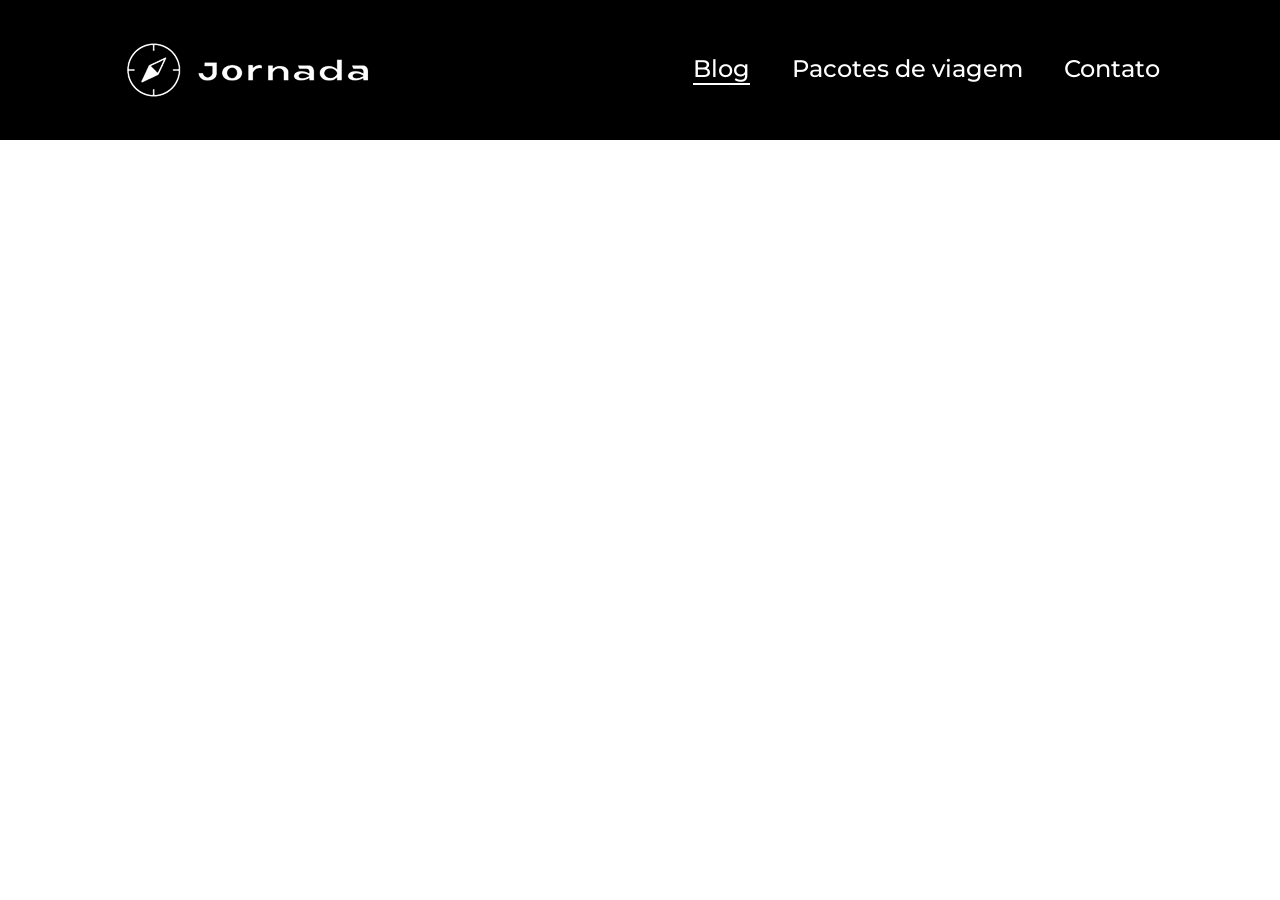
==== journey-blog.html @ d19ece40 "Finaliza o header da pagina de blog" ====
<!doctype html>
<html lang="pt-br">
  <head>
    <meta charset="UTF-8" />
    <meta name="viewport" content="width=device-width, initial-scale=1.0" />
    <link rel="stylesheet" href="css/style.css" />
    <title>Blog da Jornada</title>
  </head>
  <body>
    <header class="main-header">
      <a class="logo" href="index.html" title="voltar para a página inicial">
        <img
          class="img-mobile"
          src="img/Bussola-jornada-branca.png"
          alt="Bussola do logo Jornada Viagens na cor branca"
        />
        <img
          class="img-desktop"
          src="img/Bussola-texto-jornada-branco.png"
          alt="Logo Jornada Viagens na cor branca"
        />
      </a>
      <div class="navigation-menu">
        <label for="menu">
          <img src="img/menu.png" alt="menu" />
        </label>
        <input type="checkbox" id="menu" hidden />
        <!-- o atributo hidden serve para ocultar a caixinha de checkbox do input e mantem apenas a imagem que utilizamos na label -->
        <nav>
          <ul class="list-links">
            <li>
              <a href="journey-blog.html" title="Acessar Blog" aria-current="page"
                >Blog</a
              >
            </li>
            <li>
              <a href="travel-packages.html" title="Acessar Pacotes de Viagens"
                >Pacotes de viagem</a
              >
            </li>
            <li>
              <a href="contato.html" title="Acessar Contato">Contato</a>
            </li>
          </ul>
        </nav>
      </div>
    </header>
  </body>
</html>
---- css/style.css ----
@import url(global.css);
@import url(header.css);
@import url(hero.css);
@import url(offers.css);
@import url(categories.css);
@import url(destinations.css);
@import url(payments.css);
@import url(testimonials.css);
@import url(footer.css);
@import url(bottom-hero.css);
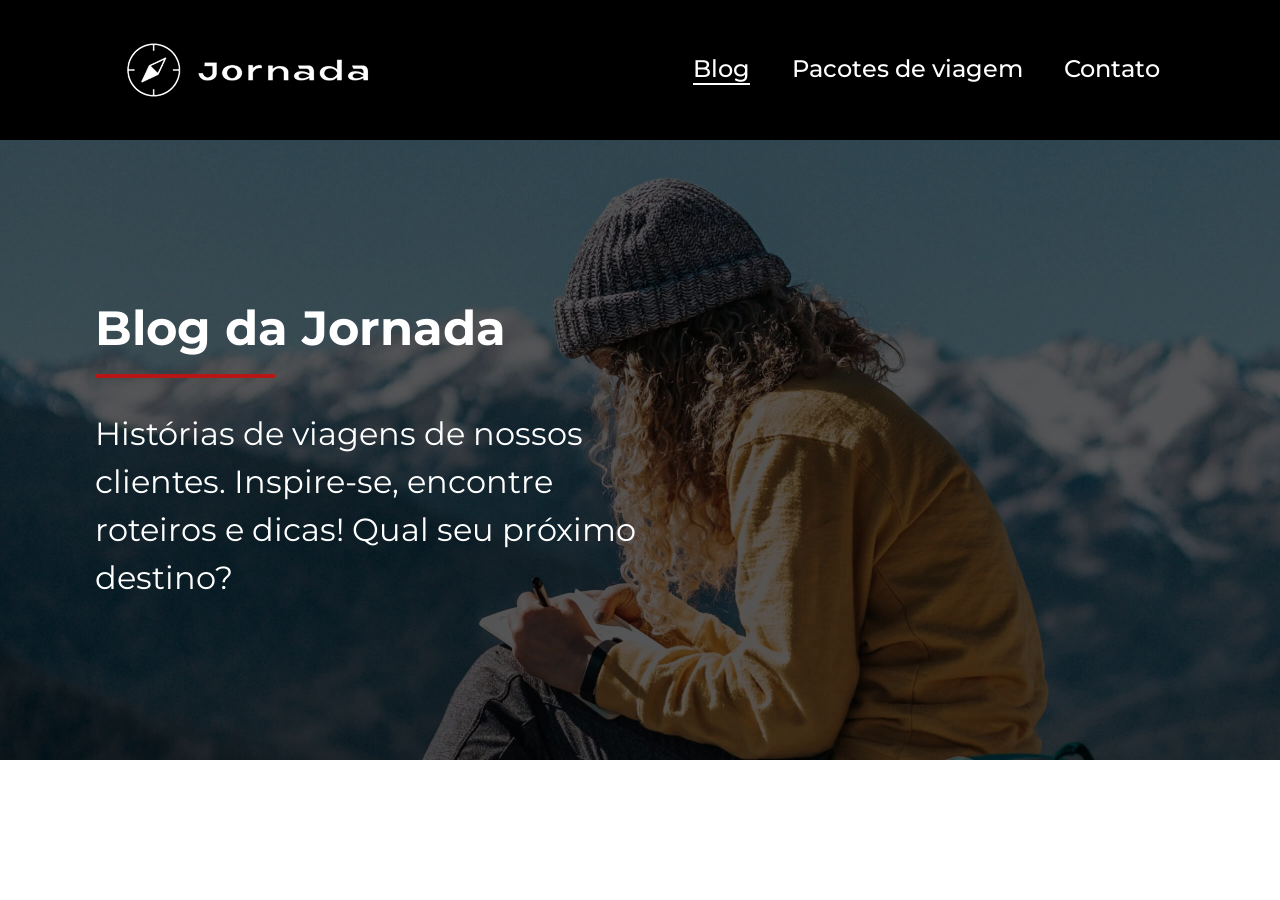
==== commit 477dfbd4: "Finaliza a sessao de hero abaixo do header" ====
--- a/journey-blog.html
+++ b/journey-blog.html
@@ -29,7 +29,10 @@
         <nav>
           <ul class="list-links">
             <li>
-              <a href="journey-blog.html" title="Acessar Blog" aria-current="page"
+              <a
+                href="journey-blog.html"
+                title="Acessar Blog"
+                aria-current="page"
                 >Blog</a
               >
             </li>
@@ -45,5 +48,17 @@
         </nav>
       </div>
     </header>
+    <section class="hero journey-blog">
+      <div class="hero-img">
+        <div class="hero-content">
+          <h1>Blog da Jornada</h1>
+          <hr />
+          <p>
+            Histórias de viagens de nossos clientes. Inspire-se, encontre
+            roteiros e dicas! Qual seu próximo destino?
+          </p>
+        </div>
+      </div>
+    </section>
   </body>
 </html>
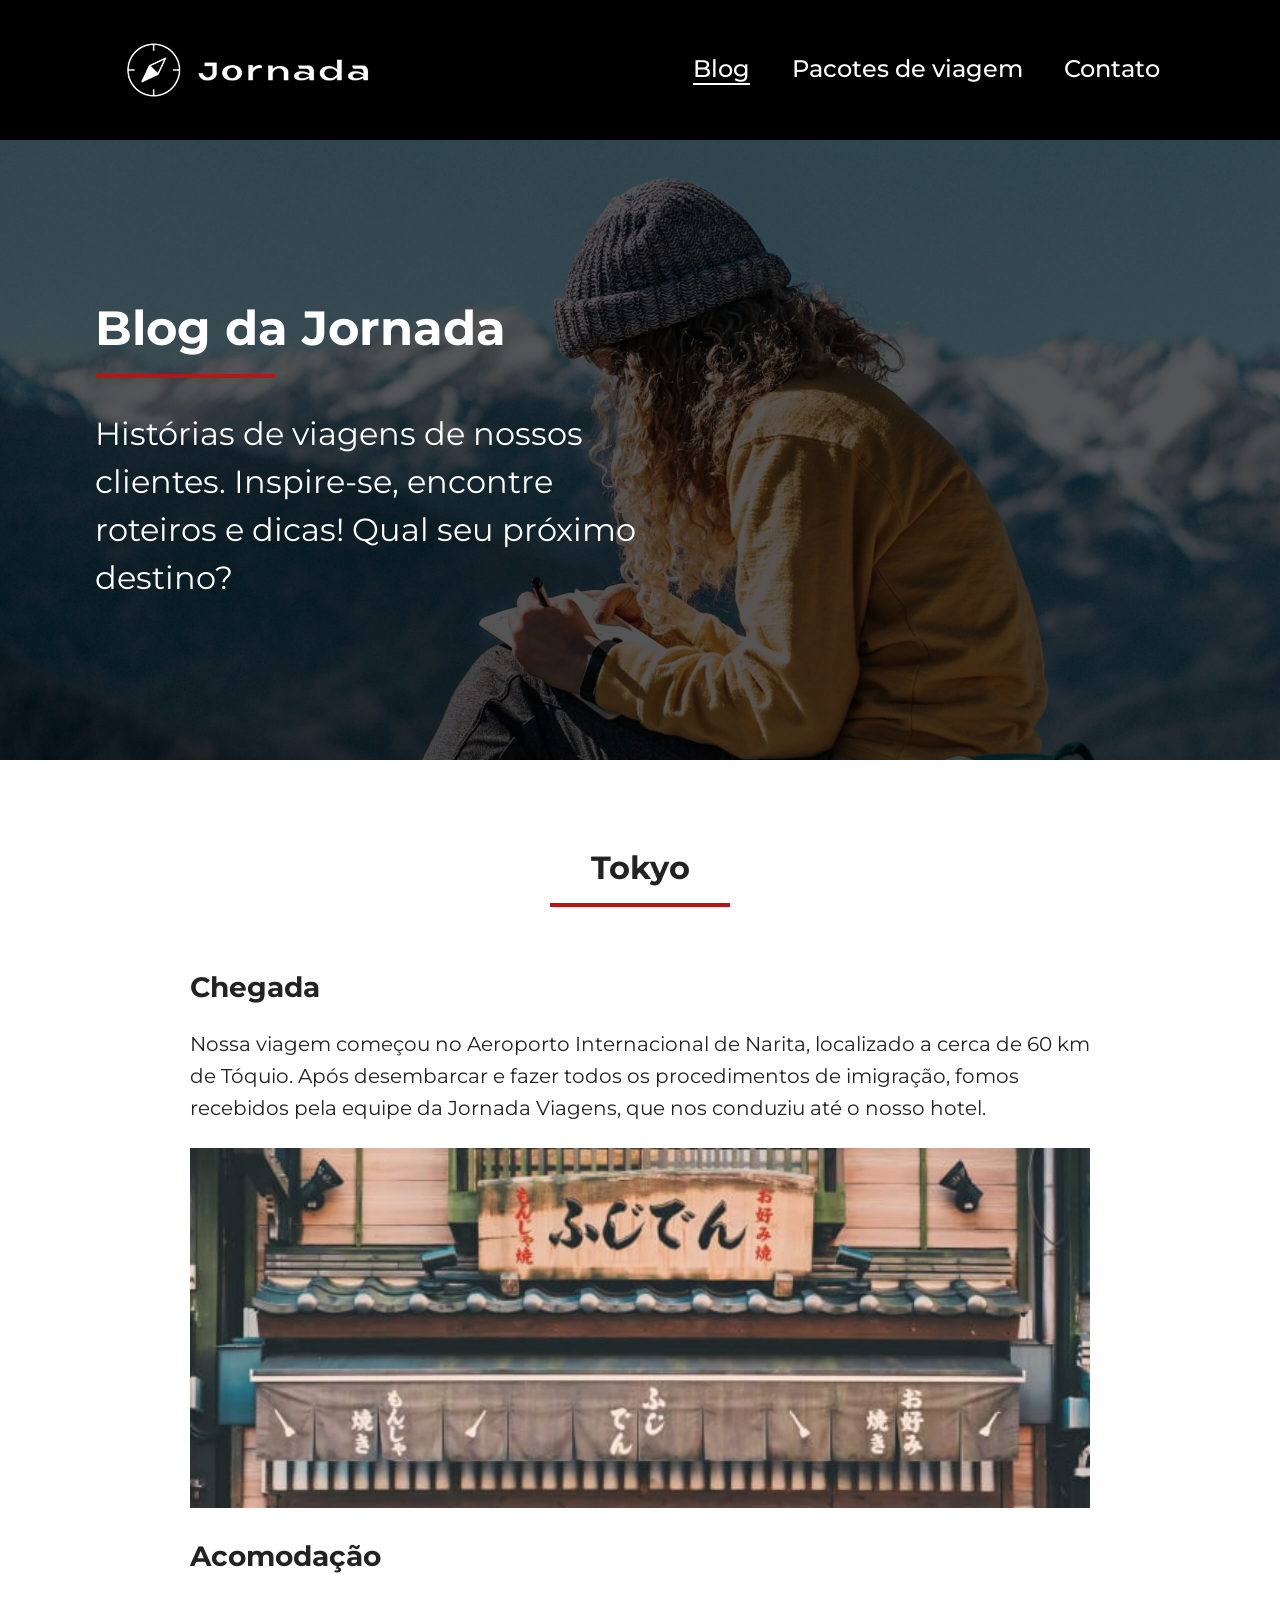
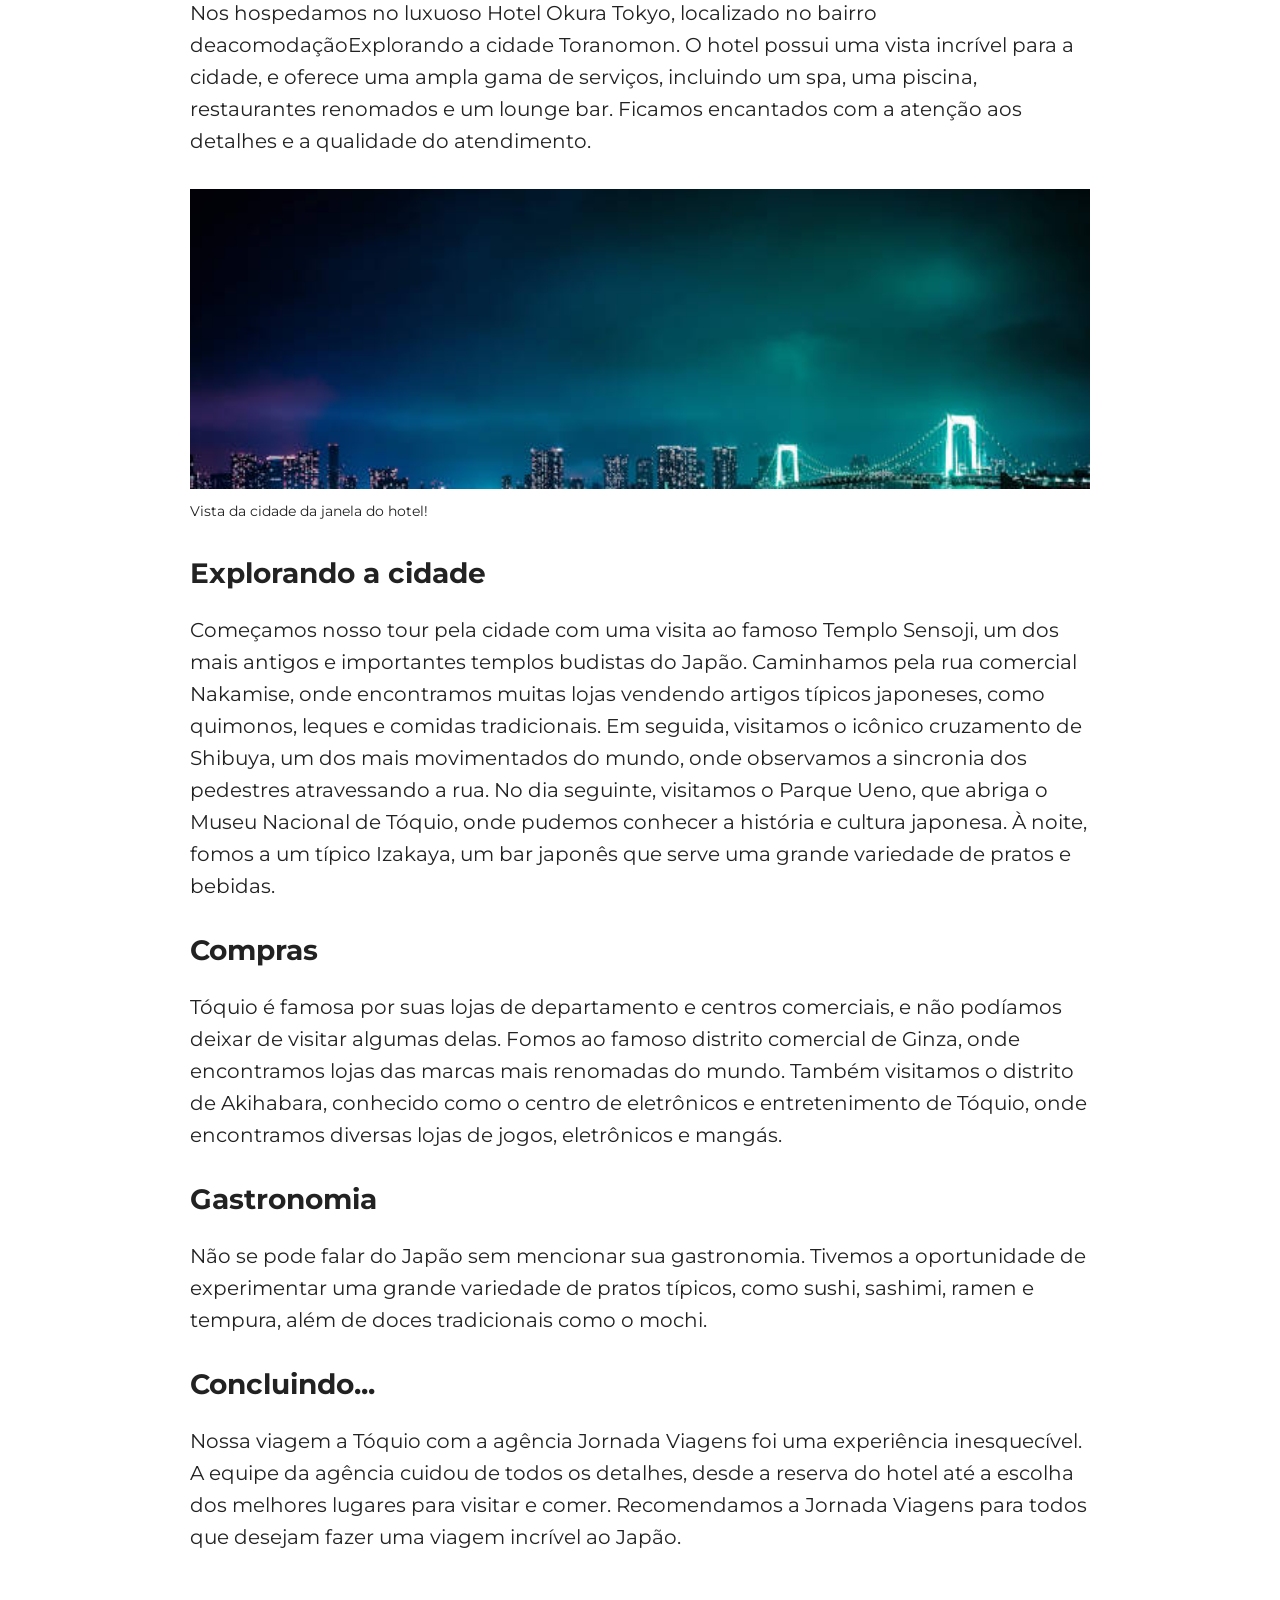
==== commit 20058864: "Finaliza a sessao de itinerarios para o mobile" ====
--- a/journey-blog.html
+++ b/journey-blog.html
@@ -60,5 +60,102 @@
         </div>
       </div>
     </section>
+    <section class="itinerary">
+      <div class="section-title">
+        <h2>Tokyo</h2>
+        <hr />
+      </div>
+
+      <div class="itinerary-items">
+        <article class="item arrival">
+          <header>
+            <h3 class="content-title">Chegada</h3>
+          </header>
+          <p class="content-text">
+            Nossa viagem começou no Aeroporto Internacional de Narita,
+            localizado a cerca de 60 km de Tóquio. Após desembarcar e fazer
+            todos os procedimentos de imigração, fomos recebidos pela equipe da
+            Jornada Viagens, que nos conduziu até o nosso hotel.
+          </p>
+          <div class="img-item"></div>
+        </article>
+
+        <article class="item accommodation">
+          <header>
+            <h3 class="content-title">Acomodação</h3>
+          </header>
+          <p class="content-text">
+            Nos hospedamos no luxuoso Hotel Okura Tokyo, localizado no bairro
+            deacomodaçãoExplorando a cidade Toranomon. O hotel possui uma vista
+            incrível para a cidade, e oferece uma ampla gama de serviços,
+            incluindo um spa, uma piscina, restaurantes renomados e um lounge
+            bar. Ficamos encantados com a atenção aos detalhes e a qualidade do
+            atendimento.
+          </p>
+          <div class="content-accommodation">
+            <div class="img-item"></div>
+            <p>Vista da cidade da janela do hotel!</p>
+          </div>
+        </article>
+
+        <article class="item exploring-city">
+          <header>
+            <h3 class="content-title">Explorando a cidade</h3>
+          </header>
+          <p class="content-text">
+            Começamos nosso tour pela cidade com uma visita ao famoso Templo
+            Sensoji, um dos mais antigos e importantes templos budistas do
+            Japão. Caminhamos pela rua comercial Nakamise, onde encontramos
+            muitas lojas vendendo artigos típicos japoneses, como quimonos,
+            leques e comidas tradicionais. Em seguida, visitamos o icônico
+            cruzamento de Shibuya, um dos mais movimentados do mundo, onde
+            observamos a sincronia dos pedestres atravessando a rua. No dia
+            seguinte, visitamos o Parque Ueno, que abriga o Museu Nacional de
+            Tóquio, onde pudemos conhecer a história e cultura japonesa. À
+            noite, fomos a um típico Izakaya, um bar japonês que serve uma
+            grande variedade de pratos e bebidas.
+          </p>
+        </article>
+
+        <article class="item buy">
+          <header>
+            <h3 class="content-title">Compras</h3>
+          </header>
+          <p class="content-text">
+            Tóquio é famosa por suas lojas de departamento e centros comerciais,
+            e não podíamos deixar de visitar algumas delas. Fomos ao famoso
+            distrito comercial de Ginza, onde encontramos lojas das marcas mais
+            renomadas do mundo. Também visitamos o distrito de Akihabara,
+            conhecido como o centro de eletrônicos e entretenimento de Tóquio,
+            onde encontramos diversas lojas de jogos, eletrônicos e mangás.
+          </p>
+        </article>
+
+        <article class="item gastronomy">
+          <header>
+            <h3 class="content-title">Gastronomia</h3>
+          </header>
+          <p class="content-text">
+            Não se pode falar do Japão sem mencionar sua gastronomia. Tivemos a
+            oportunidade de experimentar uma grande variedade de pratos típicos,
+            como sushi, sashimi, ramen e tempura, além de doces tradicionais
+            como o mochi.
+          </p>
+        </article>
+
+        <article class="item conclusion">
+          <header>
+            <h3 class="content-title">Concluindo...</h3>
+          </header>
+          <p class="content-text">
+            Nossa viagem a Tóquio com a agência Jornada Viagens foi uma
+            experiência inesquecível. A equipe da agência cuidou de todos os
+            detalhes, desde a reserva do hotel até a escolha dos melhores
+            lugares para visitar e comer. Recomendamos a Jornada Viagens para
+            todos que desejam fazer uma viagem incrível ao Japão.
+          </p>
+        </article>
+      </div>
+    </section>
   </body>
 </html>
--- a/css/style.css
+++ b/css/style.css
@@ -7,4 +7,5 @@
 @import url(payments.css);
 @import url(testimonials.css);
 @import url(footer.css);
-@import url(bottom-hero.css);+@import url(bottom-hero.css);
+@import url(itinerary.css);
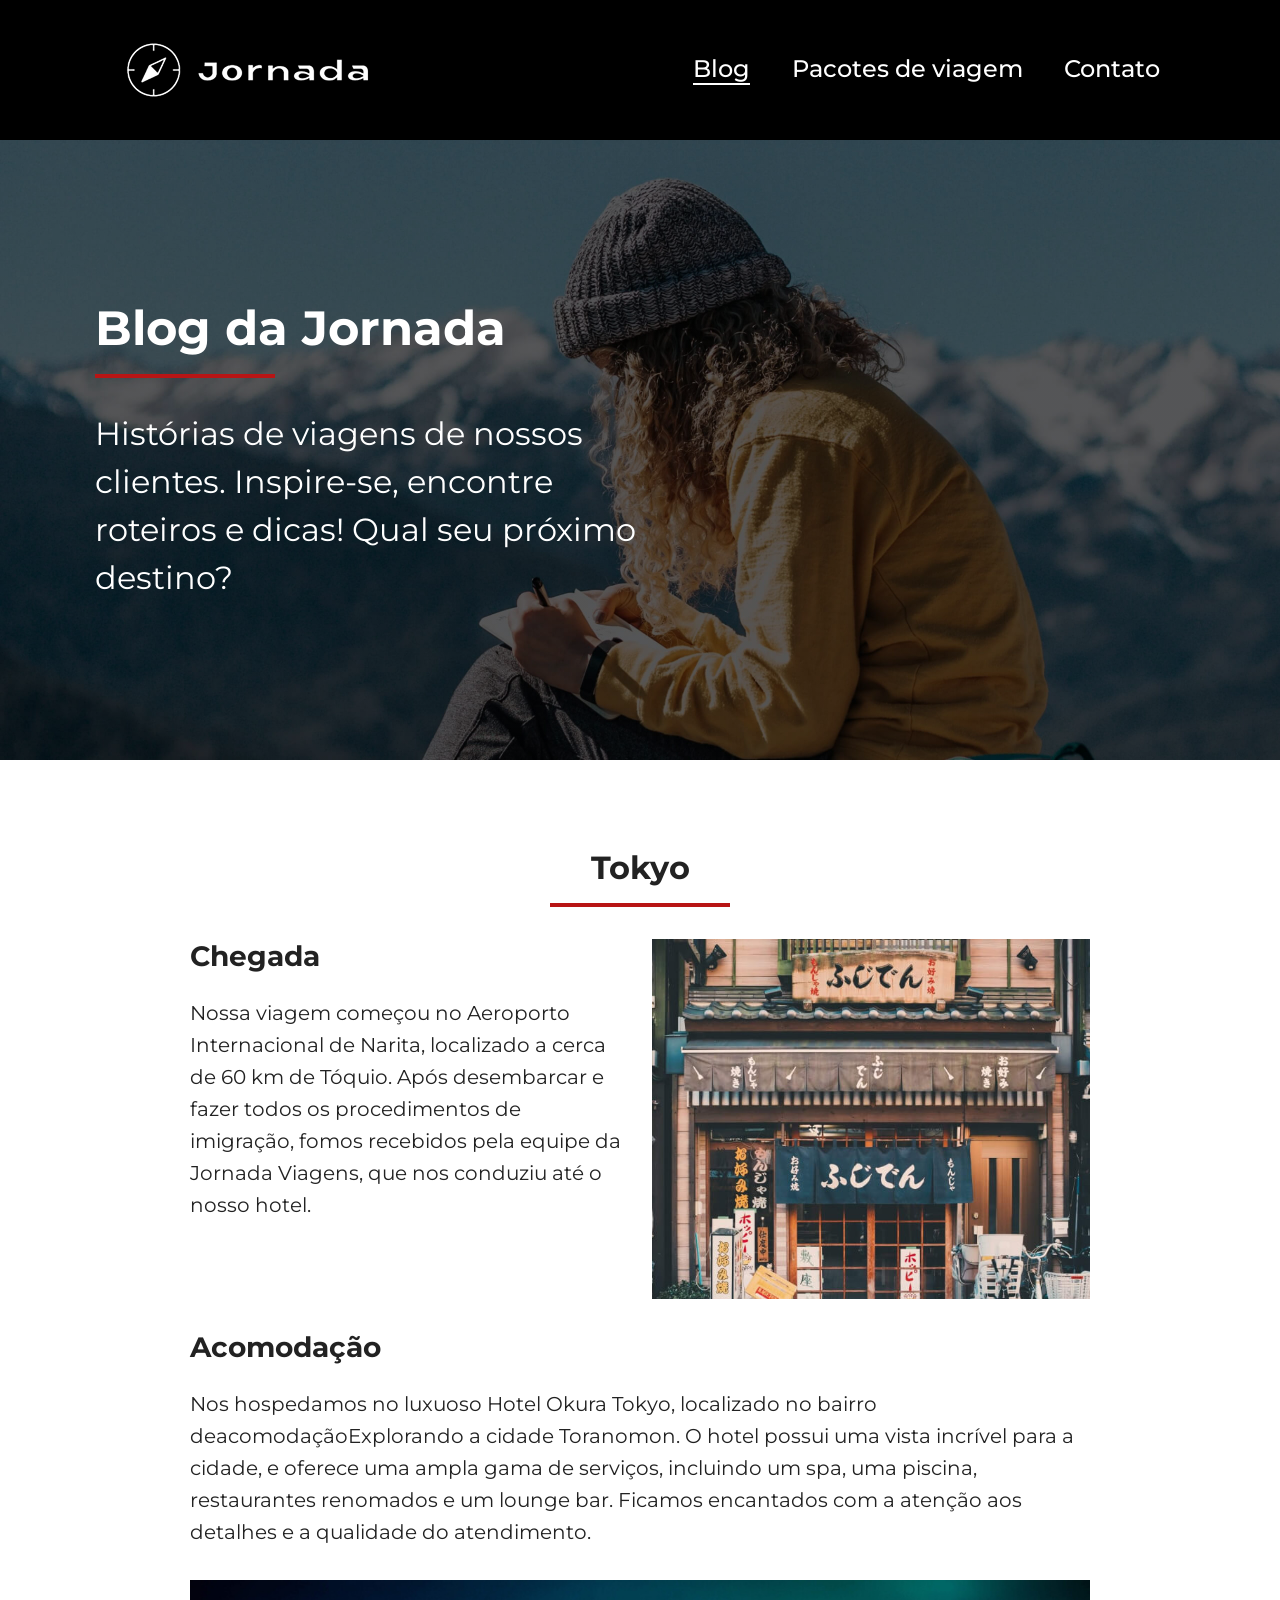
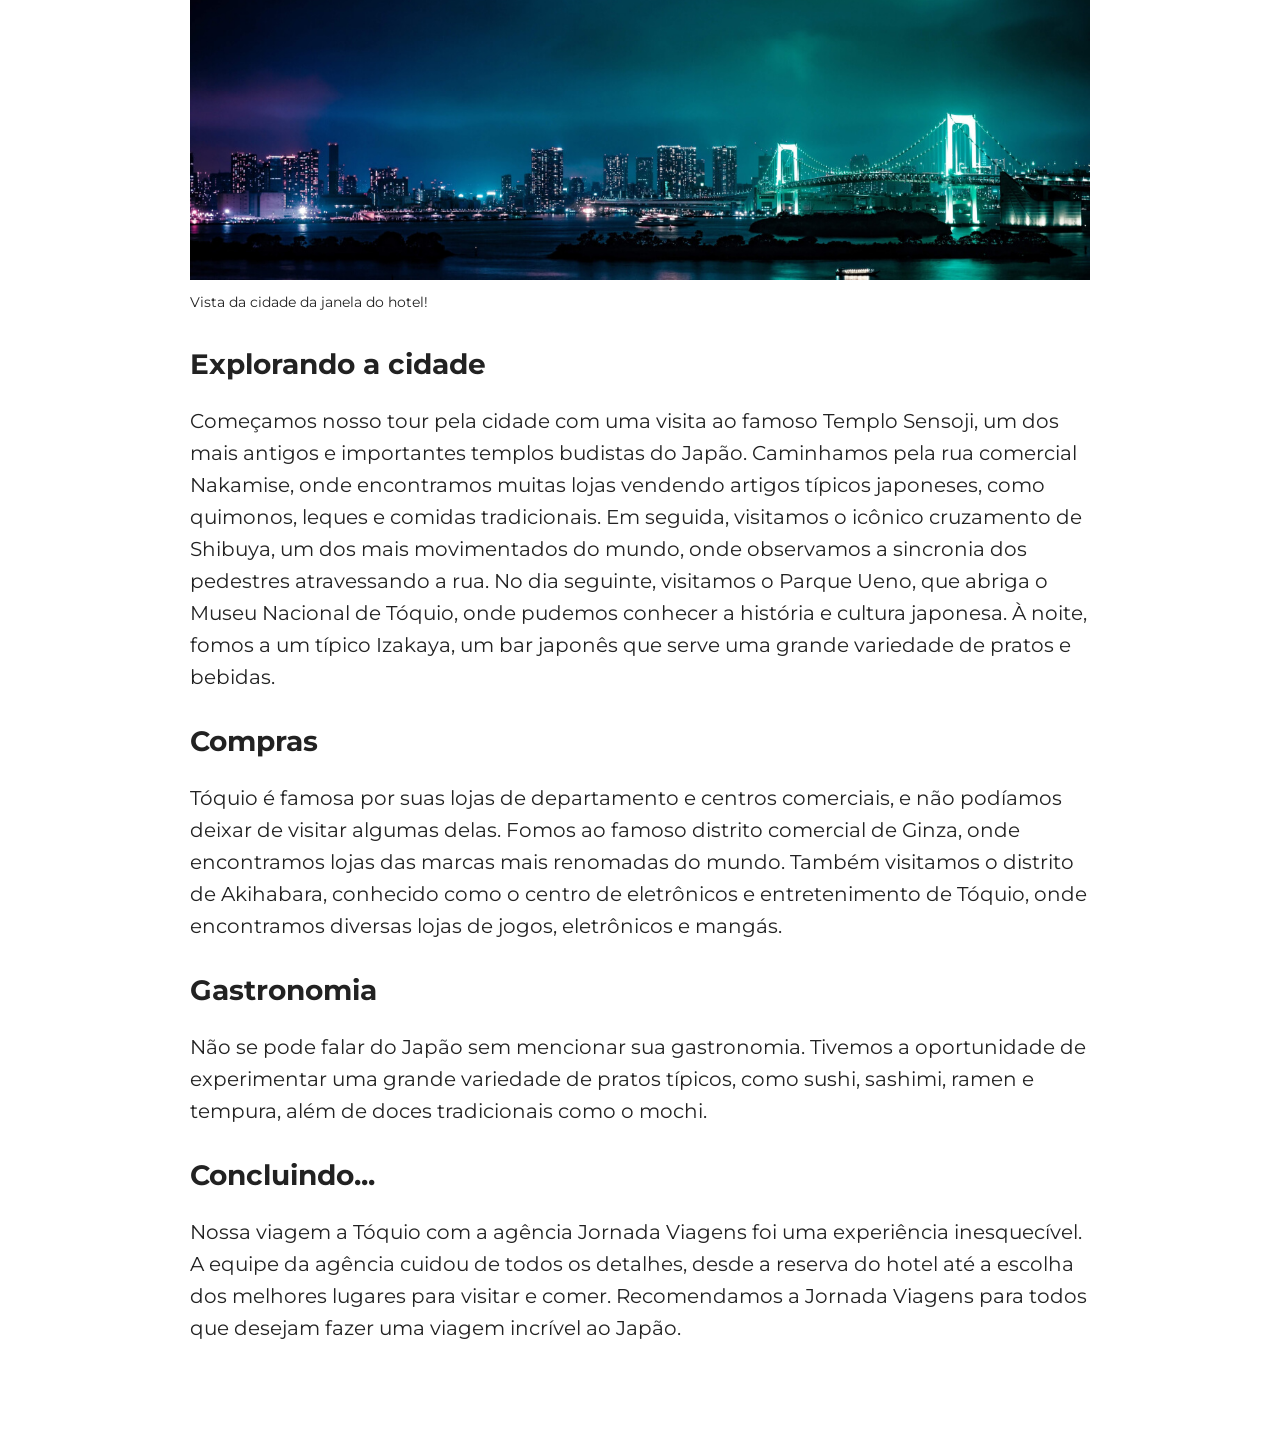
==== commit 77080731: "Finaliza a sessao de itinerarios para tablet" ====
--- a/journey-blog.html
+++ b/journey-blog.html
@@ -68,15 +68,17 @@
 
       <div class="itinerary-items">
         <article class="item arrival">
-          <header>
-            <h3 class="content-title">Chegada</h3>
-          </header>
-          <p class="content-text">
-            Nossa viagem começou no Aeroporto Internacional de Narita,
-            localizado a cerca de 60 km de Tóquio. Após desembarcar e fazer
-            todos os procedimentos de imigração, fomos recebidos pela equipe da
-            Jornada Viagens, que nos conduziu até o nosso hotel.
-          </p>
+          <span>
+            <header>
+              <h3 class="content-title">Chegada</h3>
+            </header>
+            <p class="content-text">
+              Nossa viagem começou no Aeroporto Internacional de Narita,
+              localizado a cerca de 60 km de Tóquio. Após desembarcar e fazer
+              todos os procedimentos de imigração, fomos recebidos pela equipe
+              da Jornada Viagens, que nos conduziu até o nosso hotel.
+            </p>
+          </span>
           <div class="img-item"></div>
         </article>
 
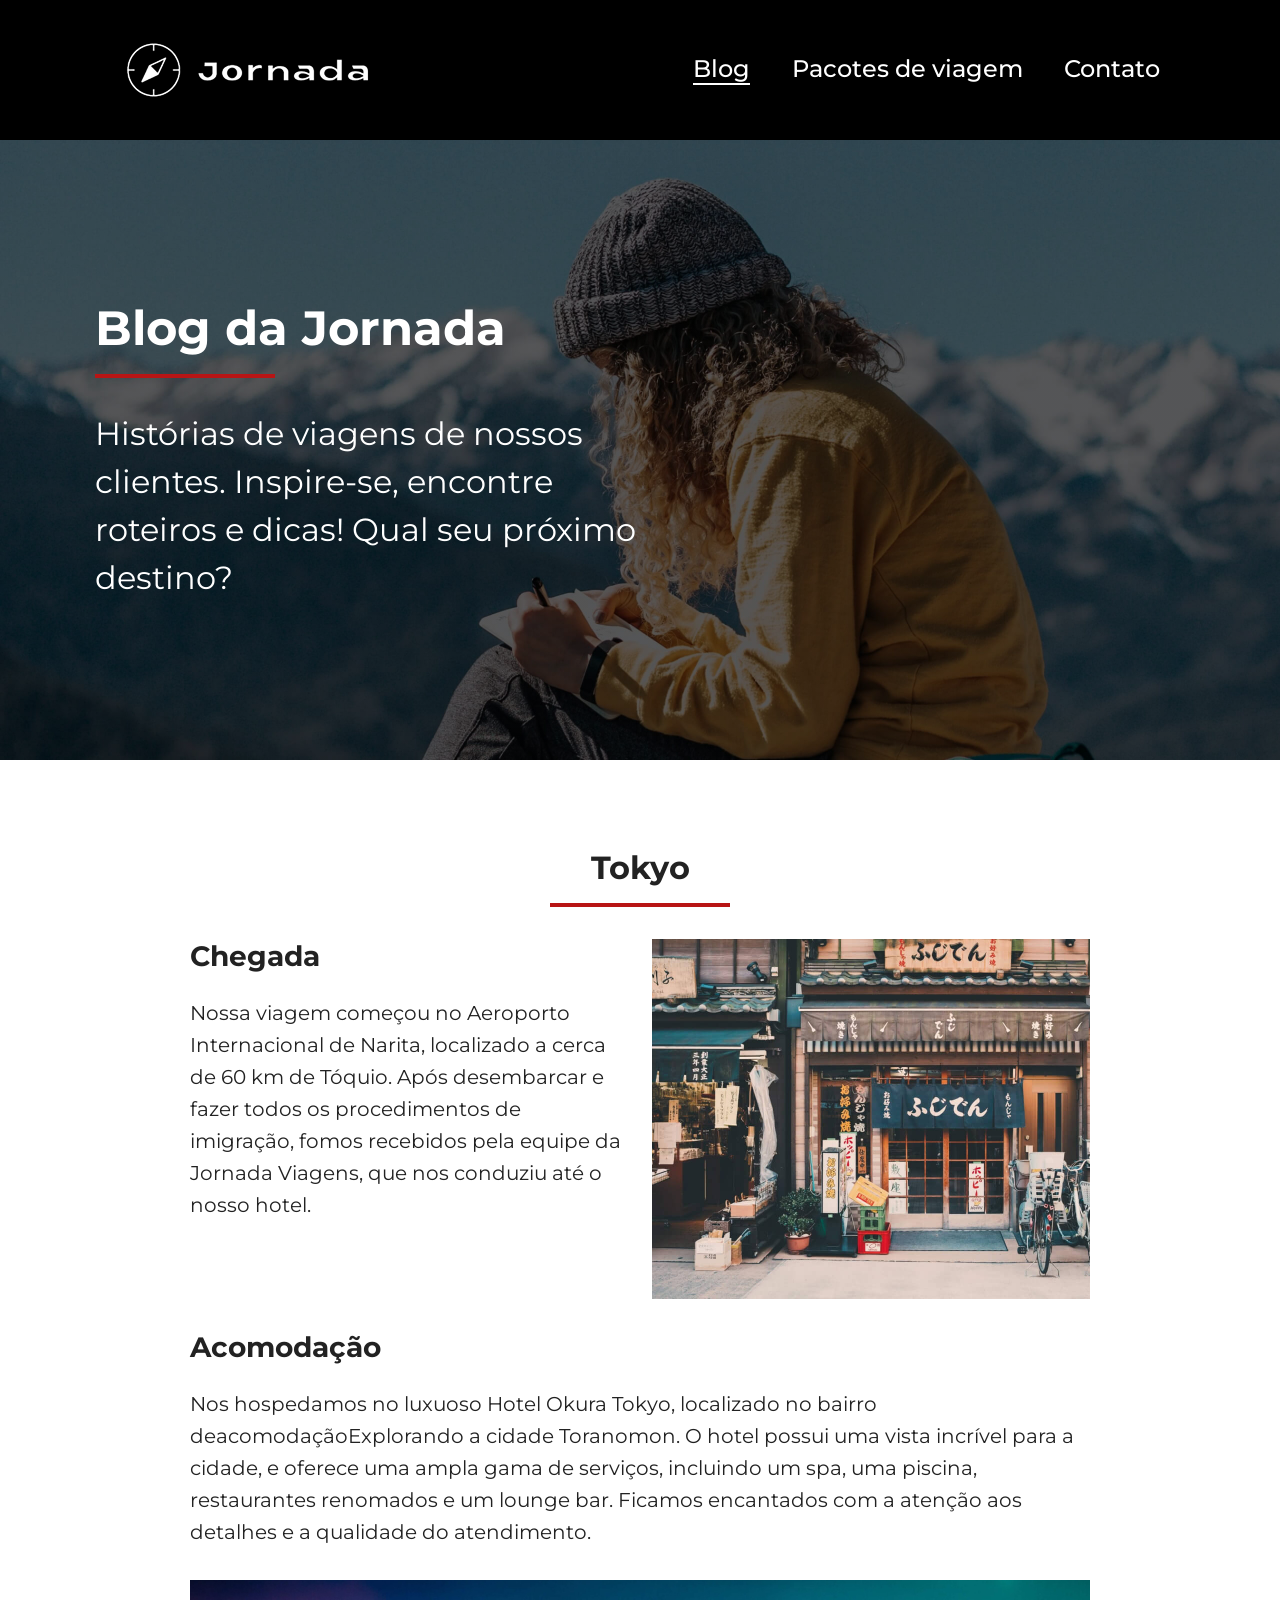
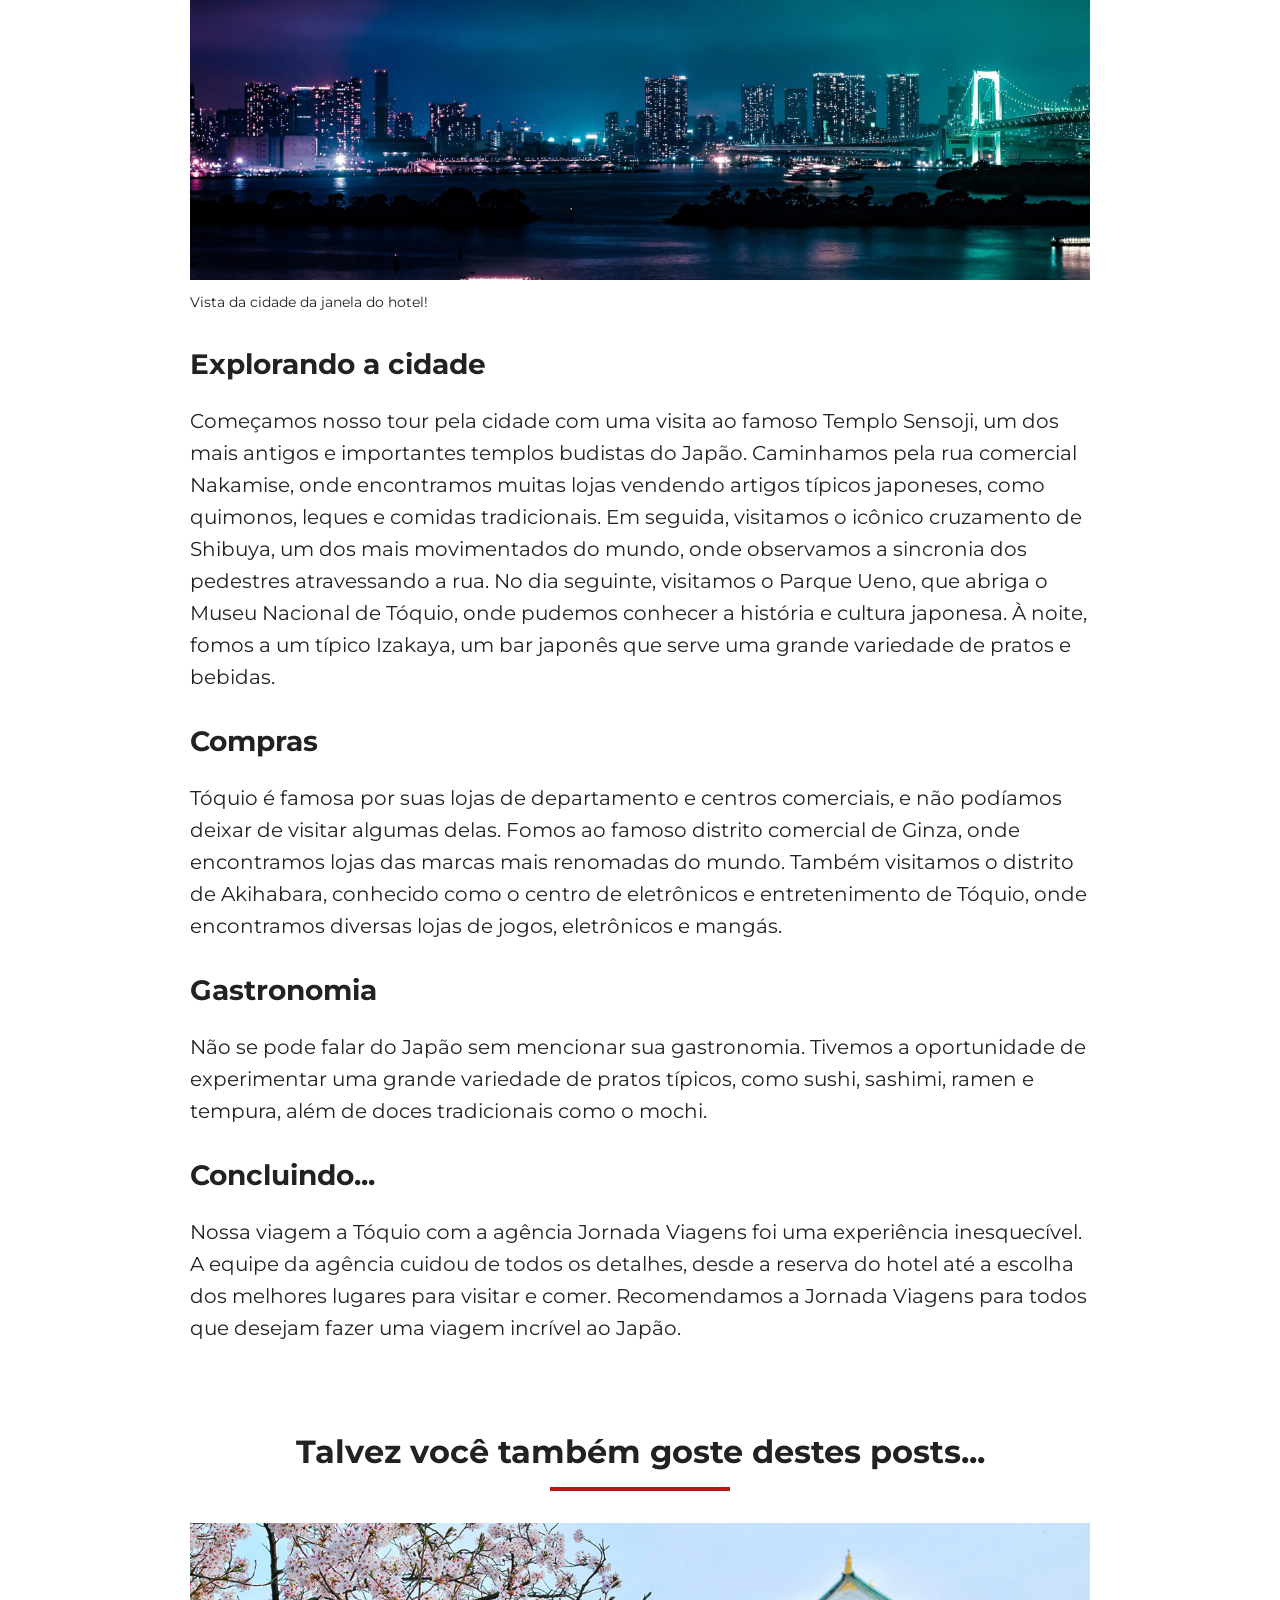
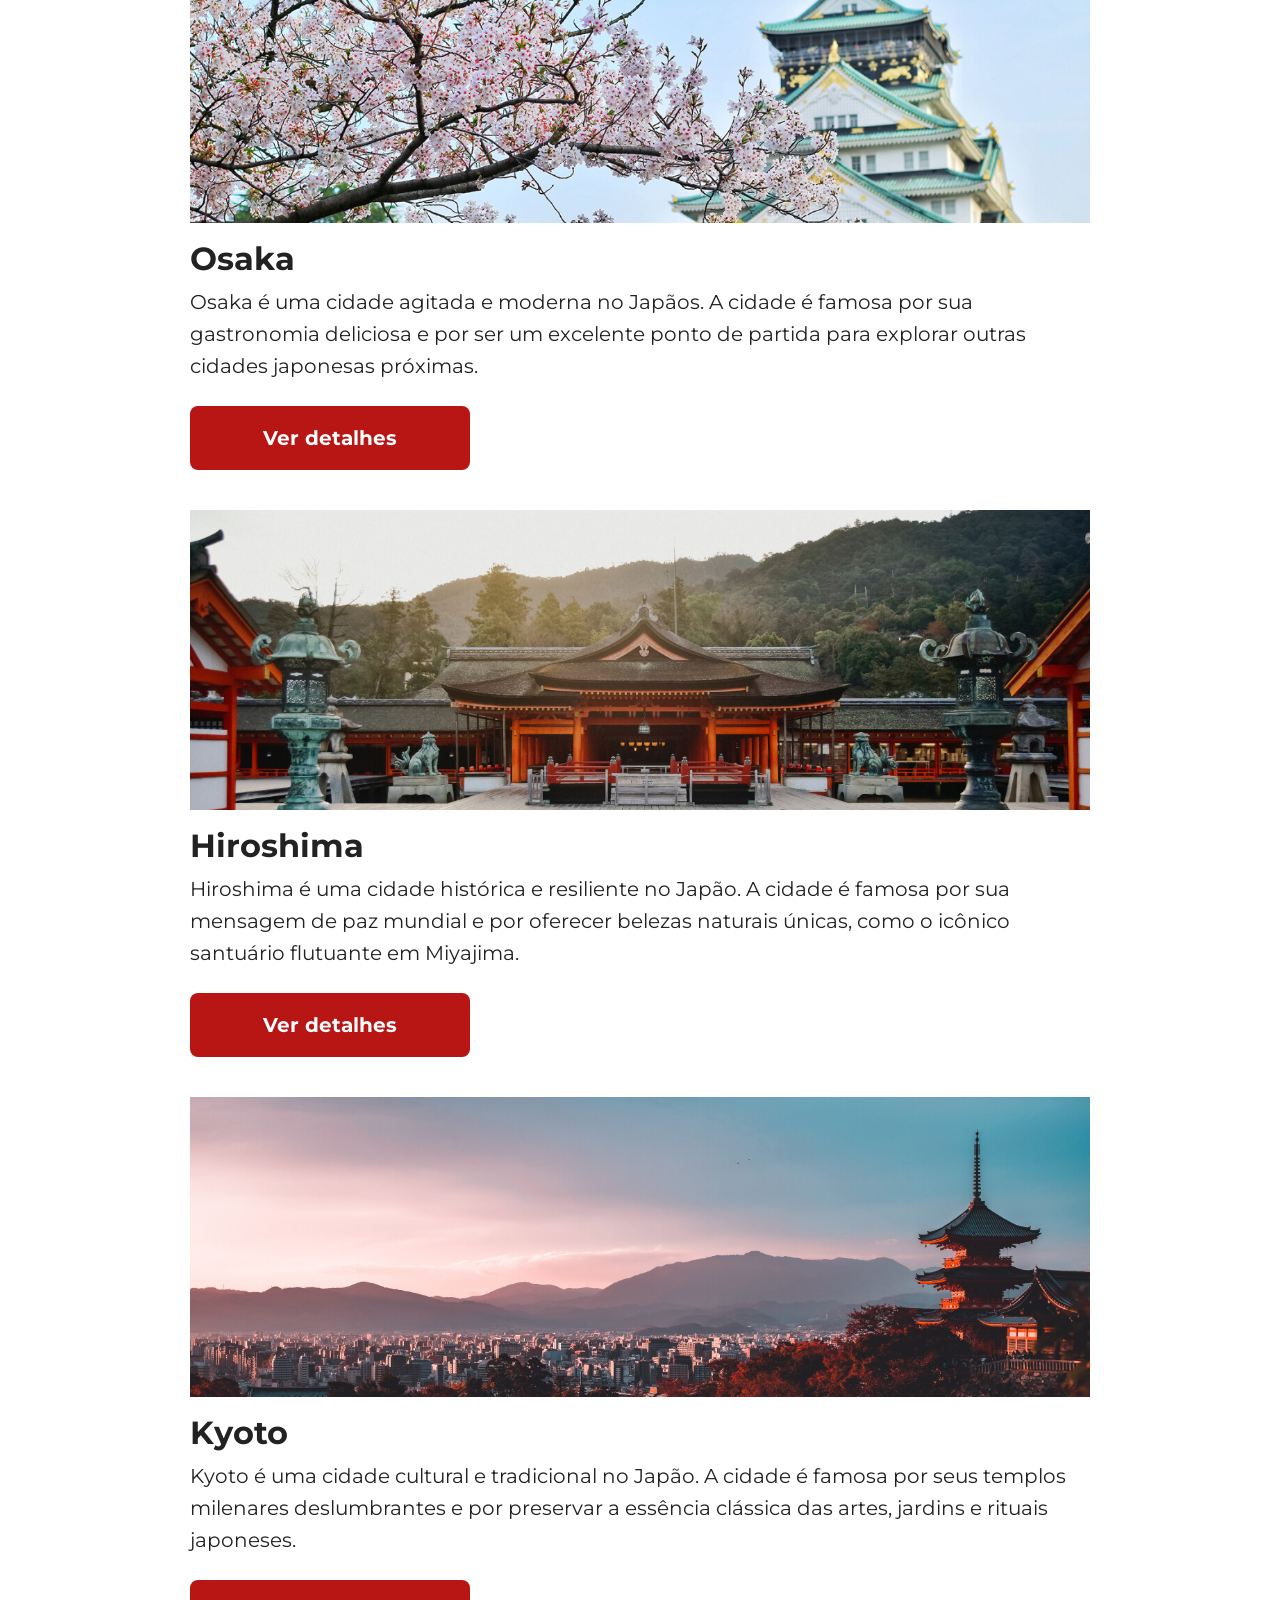
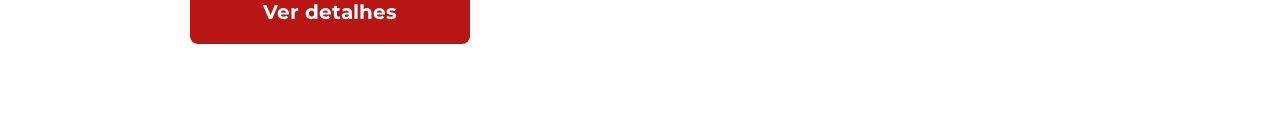
==== commit dfbdf907: "Finaliza sessao de destinos recomendados" ====
--- a/journey-blog.html
+++ b/journey-blog.html
@@ -159,5 +159,74 @@
         </article>
       </div>
     </section>
+    <section class="destinations recommended-destinations">
+      <div class="section-title">
+        <h2>Talvez você também goste destes posts...</h2>
+        <hr />
+      </div>
+      <div class="destination-items">
+        <article class="item osaka">
+          <header>
+            <div class="img-item"></div>
+            <h3 class="content-title">Osaka</h3>
+          </header>
+          <p class="content-text">
+            Osaka é uma cidade agitada e moderna no Japãos. A cidade é famosa
+            por sua gastronomia deliciosa e por ser um excelente ponto de
+            partida para explorar outras cidades japonesas próximas.
+          </p>
+          <footer>
+            <a
+              href="#"
+              class="button"
+              target="_blank"
+              title="Veja mais detalhes do destino Tokyo"
+              >Ver detalhes</a
+            >
+          </footer>
+        </article>
+        <article class="item hiroshima">
+          <header>
+            <div class="img-item"></div>
+            <h3 class="content-title">Hiroshima</h3>
+          </header>
+          <p class="content-text">
+            Hiroshima é uma cidade histórica e resiliente no Japão. A cidade é
+            famosa por sua mensagem de paz mundial e por oferecer belezas
+            naturais únicas, como o icônico santuário flutuante em Miyajima.
+          </p>
+          <footer>
+            <a
+              href="#"
+              class="button"
+              target="_blank"
+              title="Veja mais detalhes do destino Osaka"
+              >Ver detalhes</a
+            >
+          </footer>
+        </article>
+
+        <article class="item kyoto">
+          <header>
+            <div class="img-item"></div>
+            <h3 class="content-title">Kyoto</h3>
+          </header>
+          <p class="content-text">
+            Kyoto é uma cidade cultural e tradicional no Japão. A cidade é
+            famosa por seus templos milenares deslumbrantes e por preservar a
+            essência clássica das artes, jardins e rituais japoneses.
+          </p>
+          <footer>
+            <a
+              href="#"
+              class="button"
+              target="_blank"
+              title="Veja mais detalhes do destino Osaka"
+              >Ver detalhes</a
+            >
+          </footer>
+        </article>
+      </div>
+    </section>
   </body>
 </html>
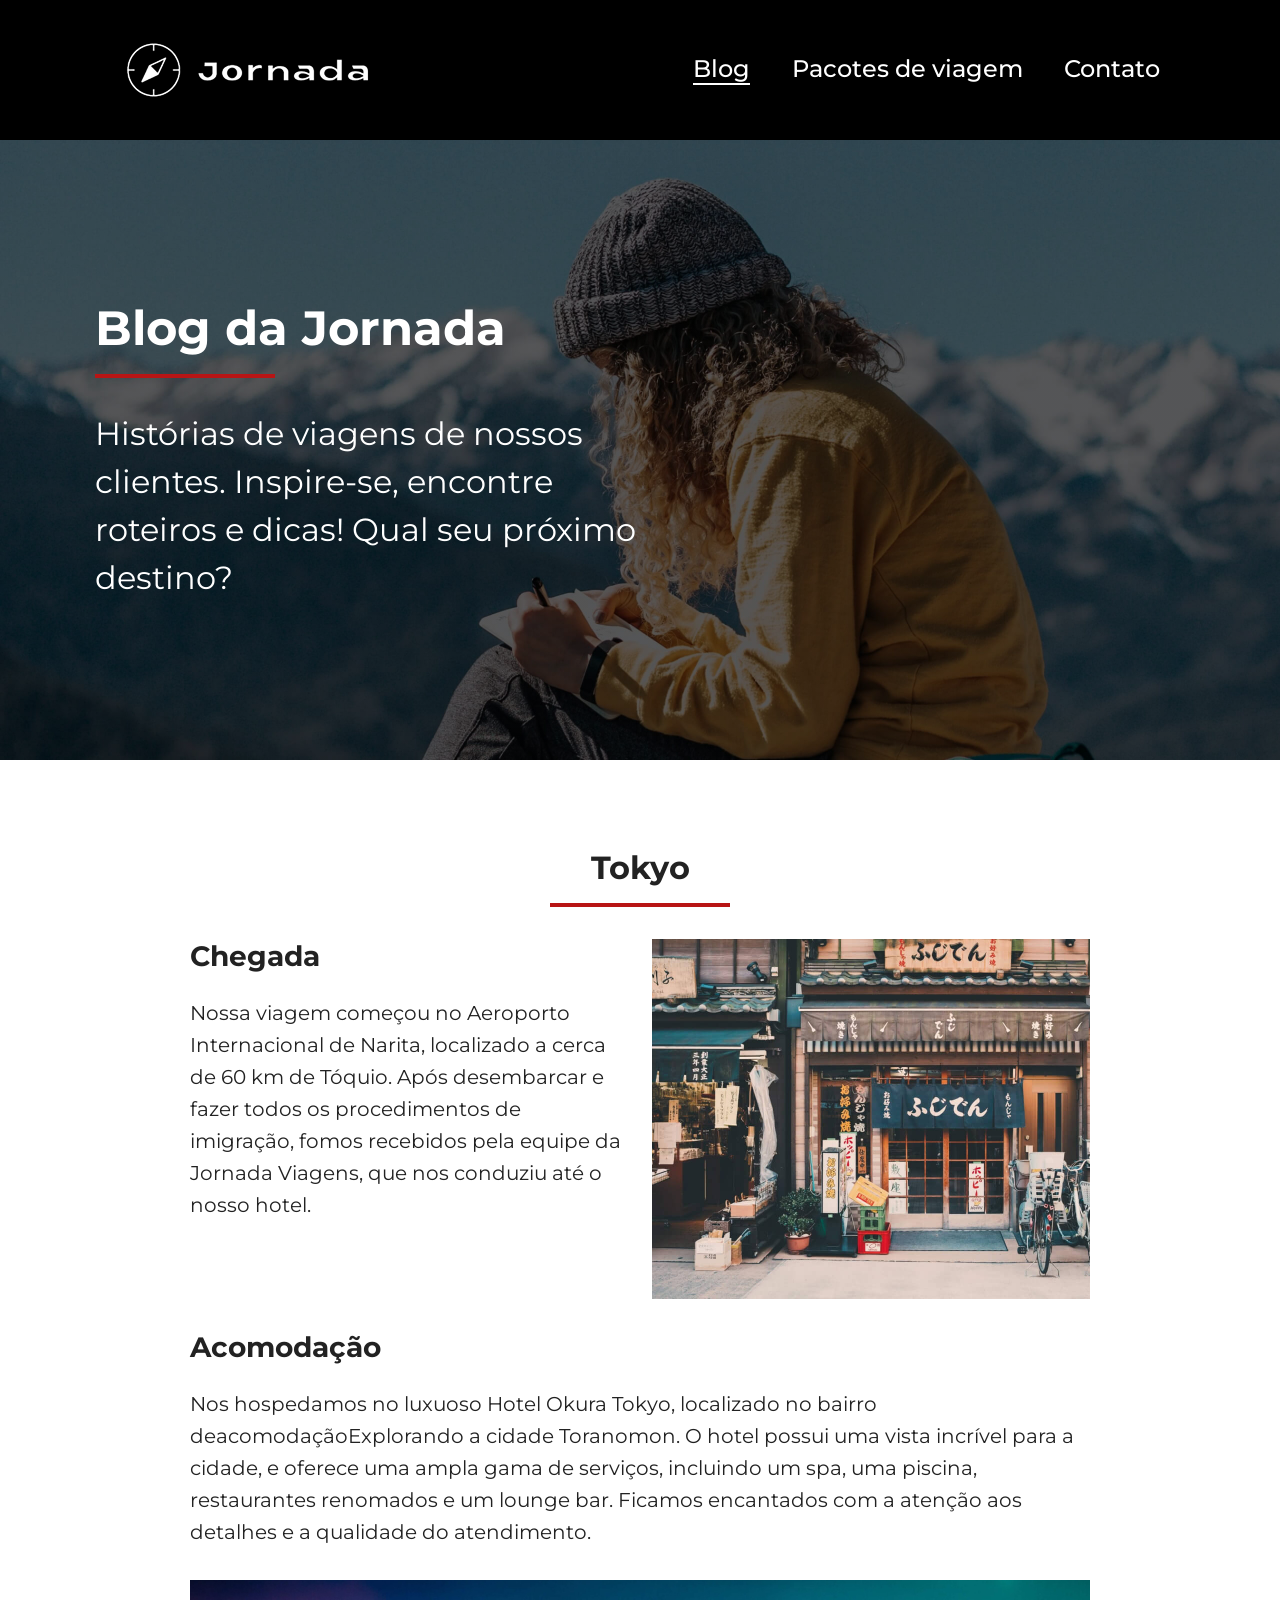
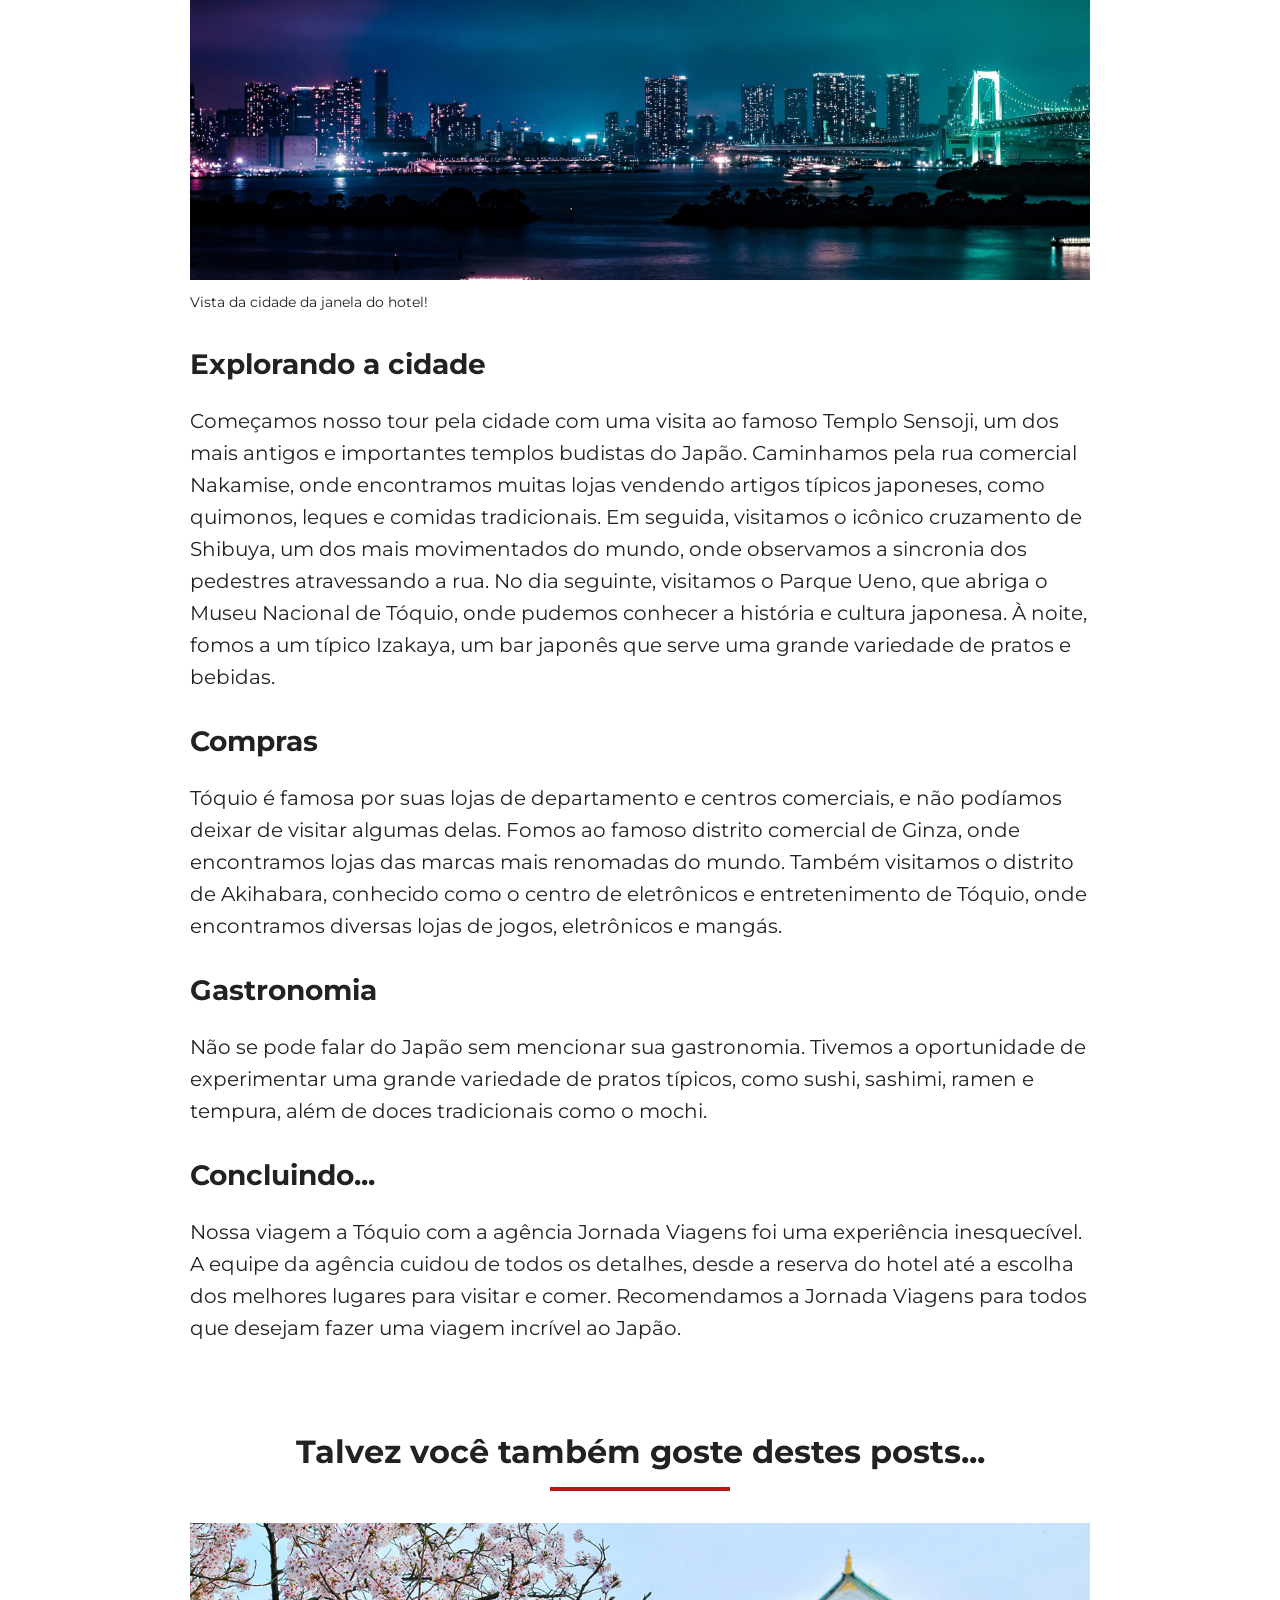
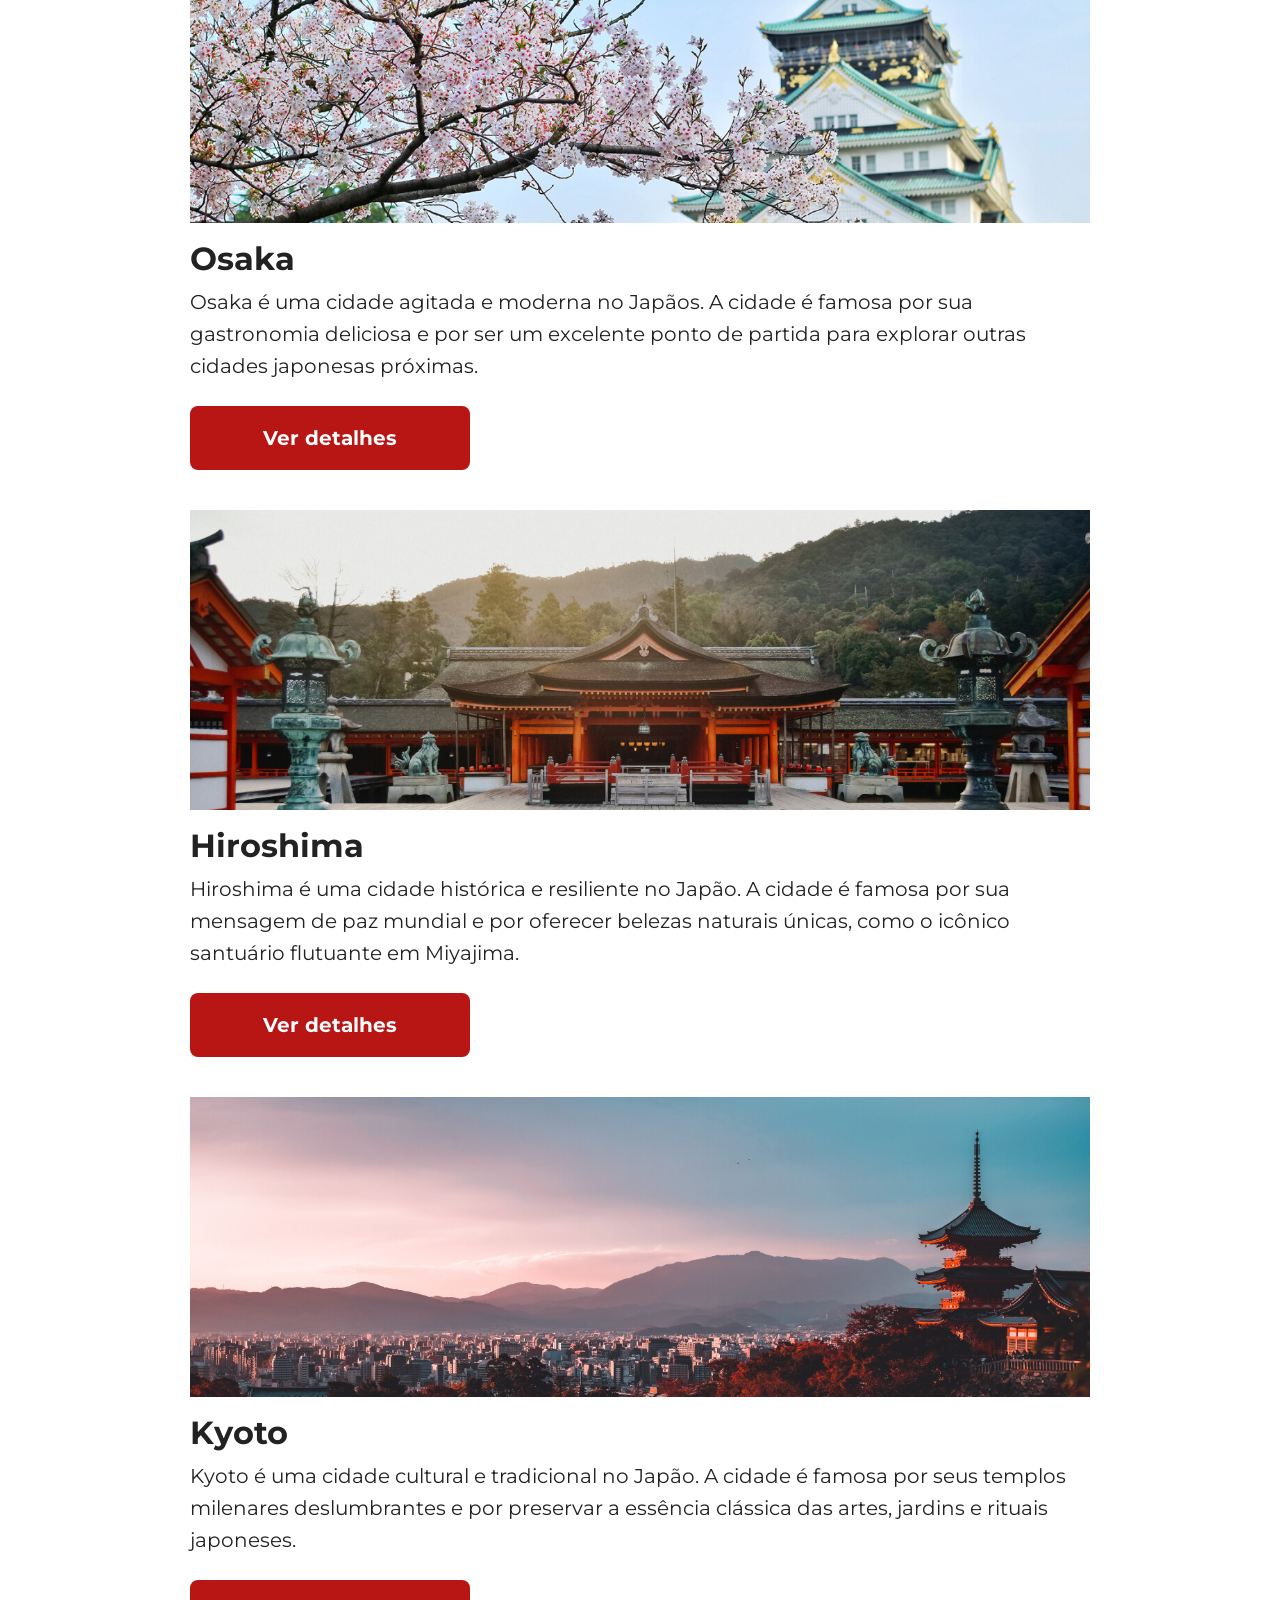
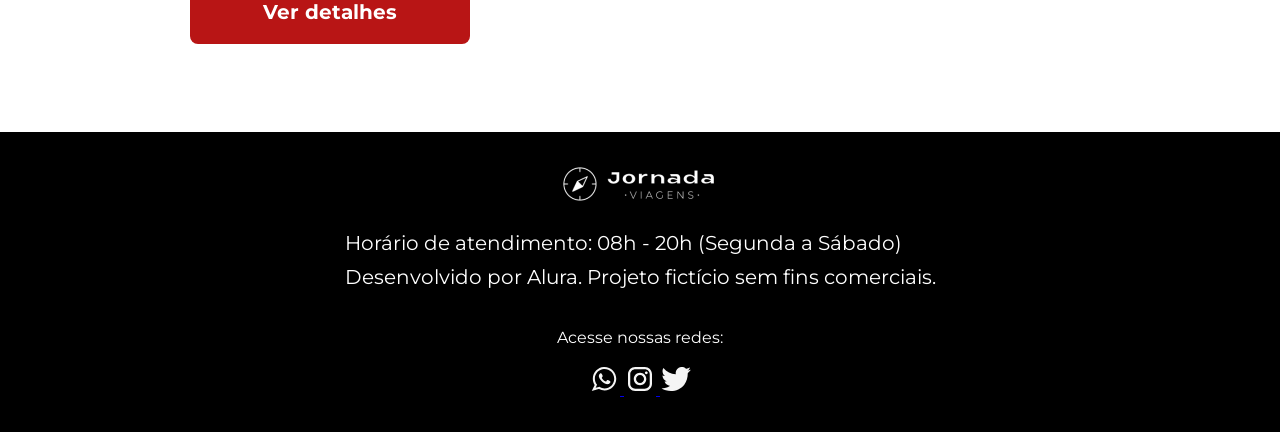
==== commit ee74d4f8: "Inclui e finaliza a sessao de main footer no html" ====
--- a/journey-blog.html
+++ b/journey-blog.html
@@ -228,5 +228,52 @@
         </article>
       </div>
     </section>
+    <footer class="main-footer">
+      <div class="footer-content">
+        <a href="index.html" title="Voltar para página inicial">
+          <img
+            src="img/logo-jornada-branco-footer.png"
+            alt="Logo Jornada Viagens na cor branca"
+            class="img-logo"
+          />
+        </a>
+
+        <div class="section-description">
+          <p>Horário de atendimento: 08h - 20h (Segunda a Sábado)</p>
+          <p>Desenvolvido por Alura. Projeto fictício sem fins comerciais.</p>
+        </div>
+      </div>
+
+      <div class="social-network">
+        <p>Acesse nossas redes:</p>
+
+        <a
+          href="#"
+          target="_blank"
+          title="Acesse o Whatsapp do Jornada Viagens"
+        >
+          <img
+            src="img/icone-whatsapp.svg"
+            alt="Ícone do Whatsapp na cor branca"
+          />
+        </a>
+        <a
+          href="#"
+          target="_blank"
+          title="Acesse o Instagram do Jornada Viagens"
+        >
+          <img
+            src="img/icone-instagram.svg"
+            alt="Ícone do Instagram na cor branca"
+          />
+        </a>
+        <a href="#" target="_blank" title="Acesse o Twitter do Jornada Viagens">
+          <img
+            src="img/icone-twitter.svg"
+            alt="Ícone do Twitter na cor branca"
+          />
+        </a>
+      </div>
+    </footer>
   </body>
 </html>
